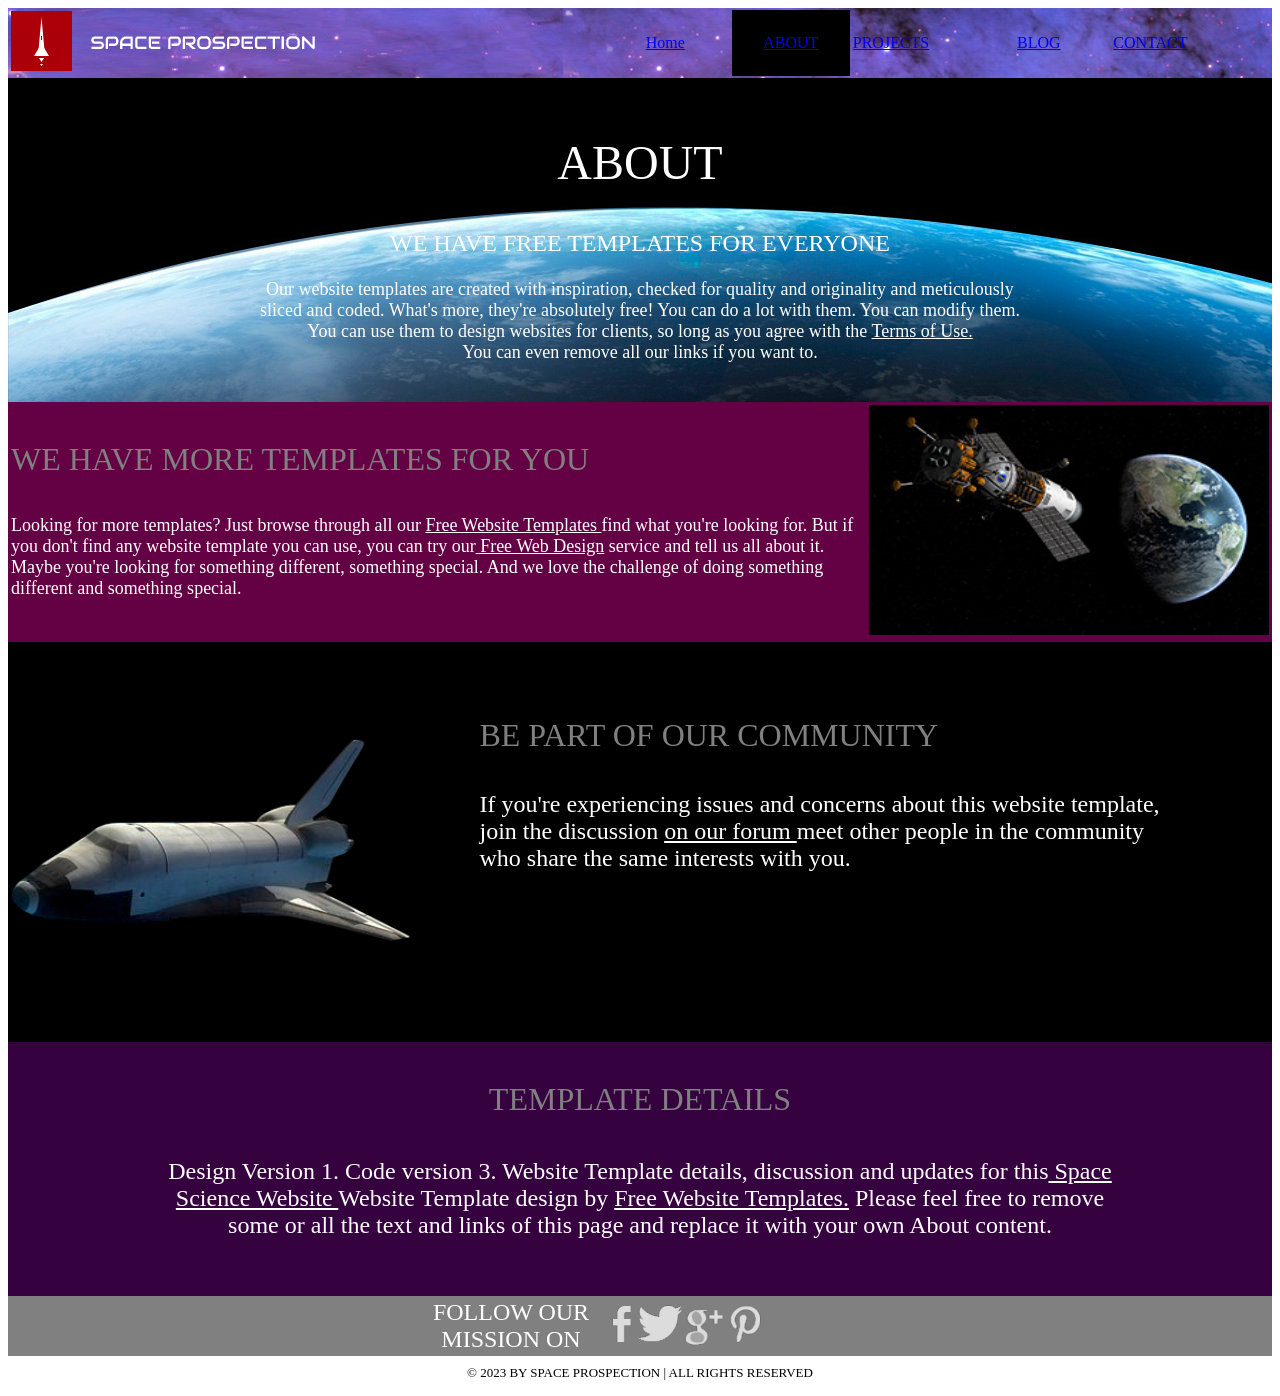
==== about.html @ 0fd8ccf2 "Add files via upload" ====
<!DOCTYPE html>
<html lang="en">

<head>
    <meta charset="UTF-8">
    <meta name="viewport" content="width=device-width, initial-scale=1.0">
    <title>About</title>
</head>

<body>
    <table background="bg-home.jpg" WIDTH="100%">
        <td><img src="logo.png"></td>
        <td> <a href="index.html">Home</a></td>
        <td bgcolor="black" align="center"><a href="#">ABOUT</a></td>
        <td>  <a href="project.html">PROJECTS</a></td>
        <td>  <a href="blog.html">BLOG</a></td>
        <td>  <a href="Contact.html">CONTACT</a></td>
    </table>

    <table background="bg-about.jpg" width="100%" height="300">
        <tr>
            <td valign="top" align="center">
                <br>
                <br>
                <br>

                <font color="white" face="Audiowide" size="7">ABOUT
            </td>
            </font>
        </tr>

        <tr>


            <td align="center" valign="top">
                <br>
                <br>
                <font color="white" face="Audiowide" size="5"> WE HAVE FREE TEMPLATES FOR EVERYONE</font>
            </td>
        </tr>
        <tr>
            <td align="center" valign="middle">
                <br>
                
               <font color="white" size="4">Our website templates are created with inspiration, checked for quality and originality and meticulously<br>
                sliced and coded. What's more, they're absolutely free! You can do a lot with them. You can modify them.<br>
                You can use them to design websites for clients, so long as you agree with the <u>Terms of Use.</u><br>
                You can even remove all our links if you want to.</font>
                <br>
                <br>
                <br>
          
            </td>
        </tr>
    </table>


    <table width="100%" bgcolor="#640044">
        <tr>
            <td valign="top">
                <br><br>
                <font color="grey" face="Audiowide" size="6">WE HAVE MORE TEMPLATES FOR YOU<br> <br></font>
                <font color="white" size="4"> Looking for more templates? Just browse through all our <u>Free Website
                    Templates </u> find what you're
                    looking for. But if you don't find any website template you can use, you can try our<u> Free Web Design</u>
                    service and tell us all about it. Maybe you're looking for something different, something special.
                    And we love the challenge of doing something different and something special.
                </font>
            </td>
            <td>
                <img src="earth-satellite.jpg" width="400" height="230">
            </td>
        </tr>
    </table>

    <table width="100%" bgcolor="black" height="400">
        <tr>
            <td>
                <img src="space-shuttle.png" width="400" height="">
            </td>

            <td valign="top">
                <br>
                <br><br>
                <br>
                <font color="grey" face="Audiowide" size="6">BE PART OF OUR COMMUNITY<br> <br></font>
                <font color="white" size="5">

                    If you're experiencing issues and concerns about this website template,<br>
                    join the discussion <u>on our forum </u> meet other people in the community<br>
                    who share the same interests with you.

                </font>
            </td>
        </tr>
    </table>

    <table bgcolor="#36013f" width="100%">
        <tr>
            <td align="center">
                <br><br>
                <font color="grey" face="Audiowide" size="6"> TEMPLATE DETAILS </font>
            </td>
        <tr bgcolor="#36013f">
            <td align="center">
                <br>
                <br>

                 <font color="white" size="5">
                Design Version 1. Code version 3. Website Template details, discussion and updates for this<u> Space<br>
                Science Website </u> Website Template design by <u> Free Website Templates.</u> Please feel free to remove<br>
                some or all the text and links of this page and replace it with your own About content.
                <br>
                <br>
                <br>
                </font>
            </td>
        </tr>
        </tr>
    </table>

       <table width="100%" bgcolor="grey" cellpadding="1">

        <tr align="center">
         <td width="400" ></td>
            <td >
                <font color="white" face="Audiowide" size="5">FOLLOW OUR MISSION ON</font>
            </td>
           
            <td><img src="f.png"></td>
            <td><img src="p.png"></td>
            <td><img src="g.png"></td>
            <td><img src="icons.png"></td>
            <td width="500"></td>
        </tr>

    </table>
    <table width="100%" bgcolor="white" cellpadding="5">
        <tr align="center">
            <td>
                <font color="black" size="2">© 2023 BY SPACE PROSPECTION | ALL RIGHTS RESERVED</font>
            </td>
        </tr>
    </table>
</body>

</html>
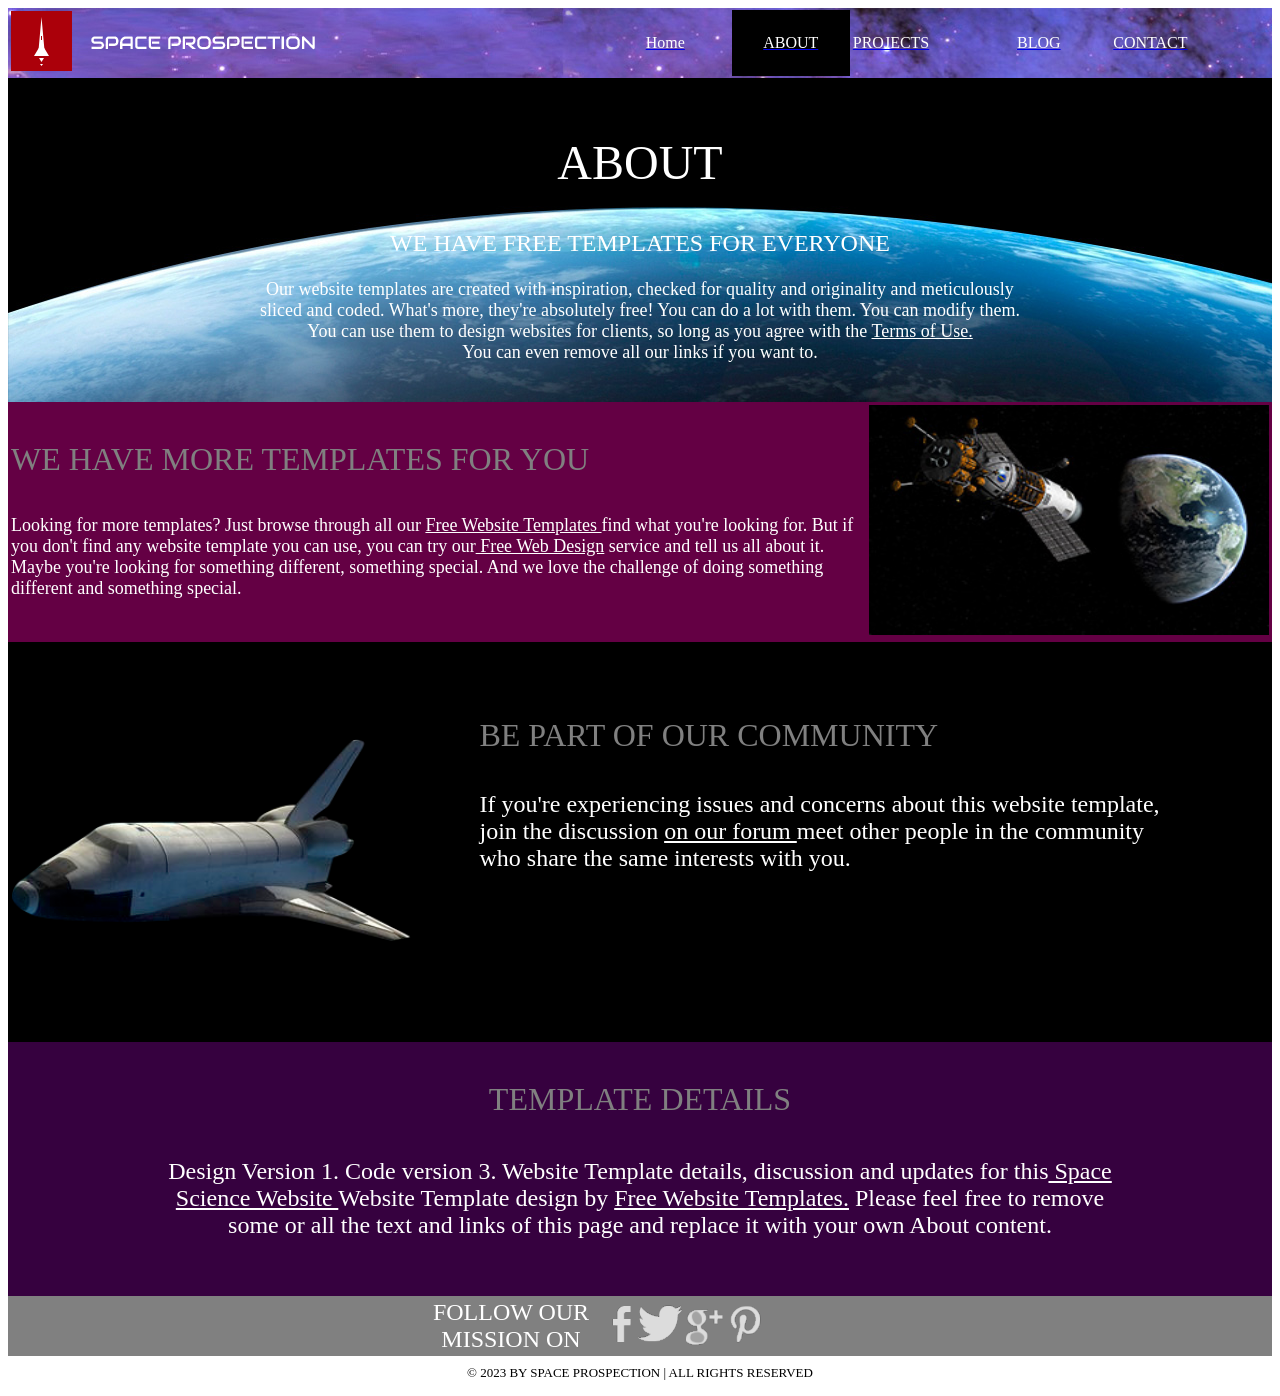
==== commit 831a38dd: "Update about.html" ====
--- a/about.html
+++ b/about.html
@@ -10,11 +10,11 @@
 <body>
     <table background="bg-home.jpg" WIDTH="100%">
         <td><img src="logo.png"></td>
-        <td> <a href="index.html">Home</a></td>
-        <td bgcolor="black" align="center"><a href="#">ABOUT</a></td>
-        <td>  <a href="project.html">PROJECTS</a></td>
-        <td>  <a href="blog.html">BLOG</a></td>
-        <td>  <a href="Contact.html">CONTACT</a></td>
+        <td> <a href="index.html">  <font color="white"> Home </font></a></td>
+        <td bgcolor="black" align="center"><a href="#">  <font color="white">ABOUT  </font></a></td>
+        <td>  <a href="project.html">  <font color="white">PROJECTS  </font></a></td>
+        <td>  <a href="blog.html">  <font color="white">BLOG  </font></a></td>
+        <td>  <a href="Contact.html">  <font color="white">CONTACT  </font></a></td>
     </table>
 
     <table background="bg-about.jpg" width="100%" height="300">
@@ -144,4 +144,5 @@
     </table>
 </body>
 
-</html>+
+</html>
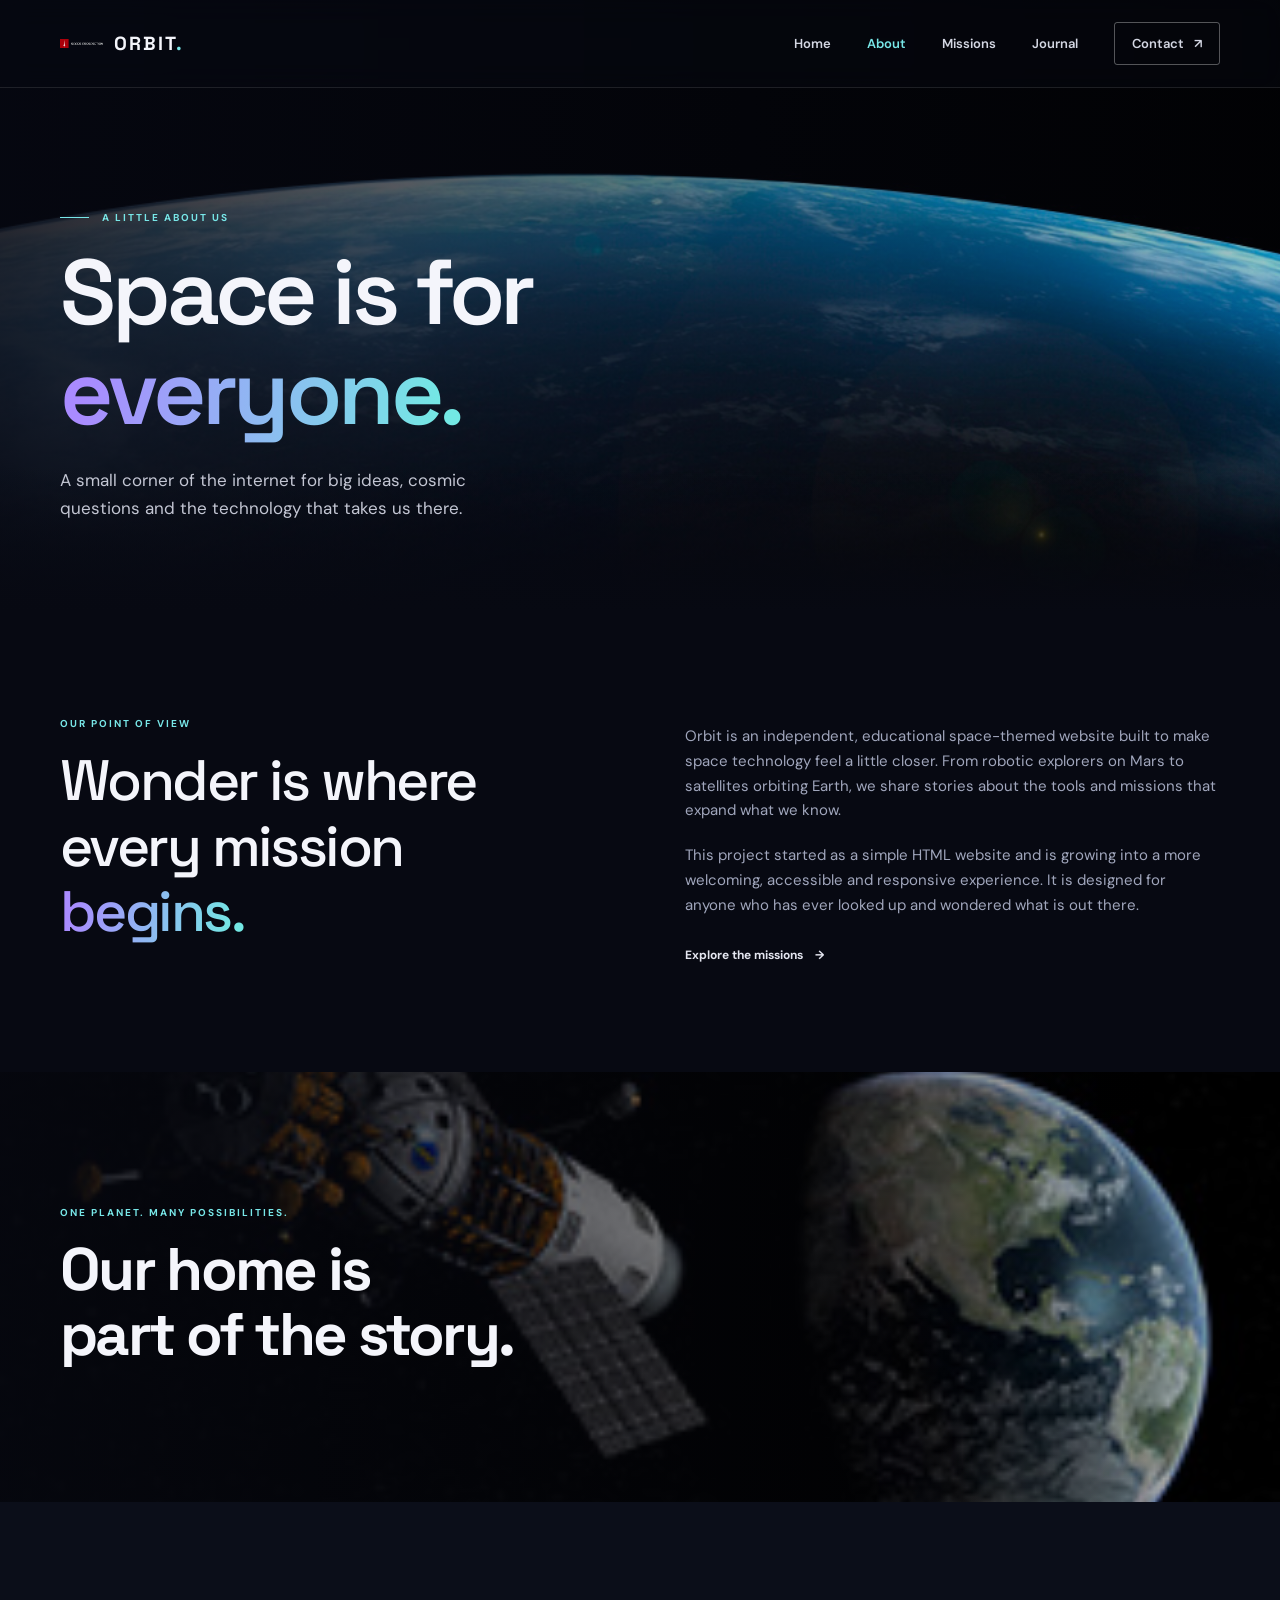
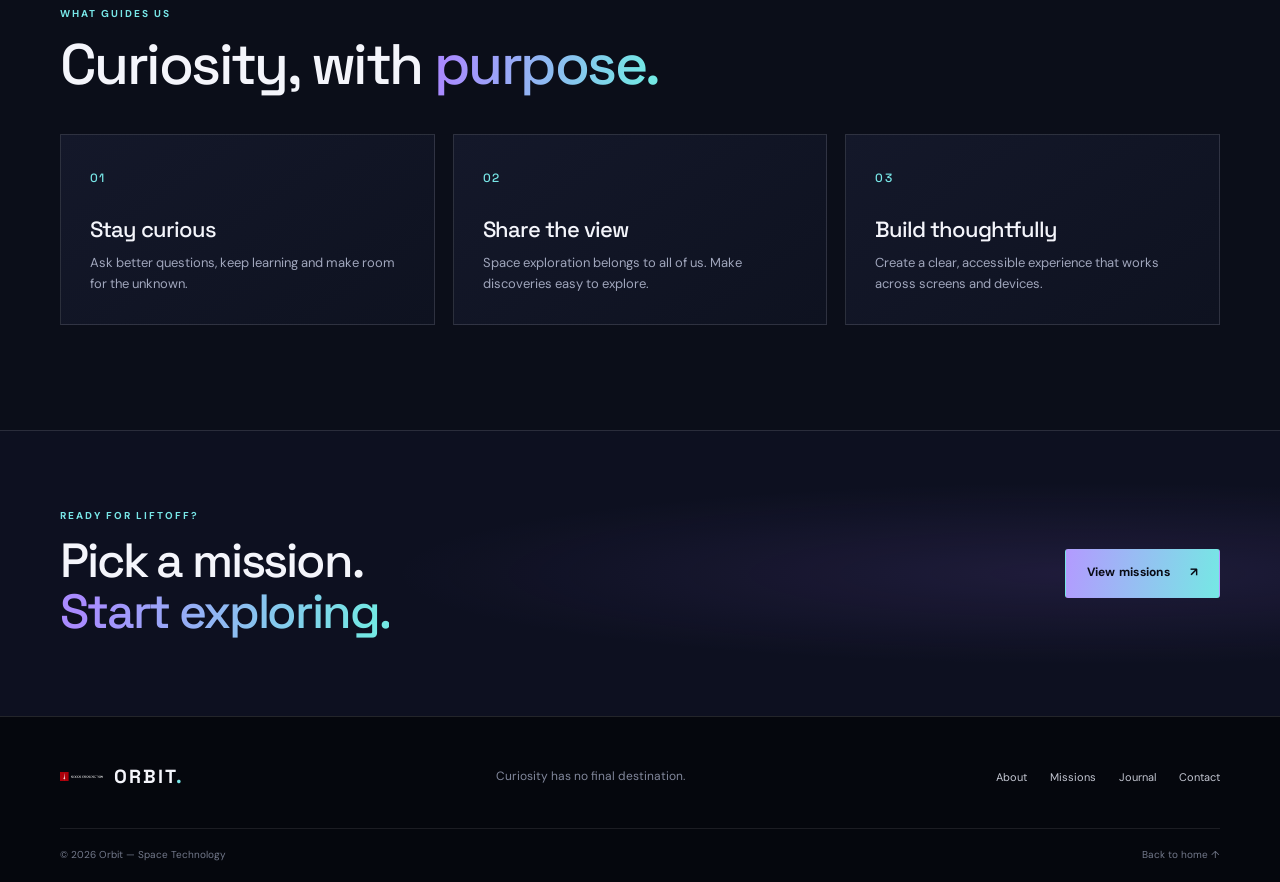
==== commit b4b7cbd7: "Build responsive animated Orbit space technology website" ====
--- a/about.html
+++ b/about.html
@@ -1,148 +1,20 @@
-<!DOCTYPE html>
-<html lang="en">
-
-<head>
-    <meta charset="UTF-8">
-    <meta name="viewport" content="width=device-width, initial-scale=1.0">
-    <title>About</title>
-</head>
-
-<body>
-    <table background="bg-home.jpg" WIDTH="100%">
-        <td><img src="logo.png"></td>
-        <td> <a href="index.html">  <font color="white"> Home </font></a></td>
-        <td bgcolor="black" align="center"><a href="#">  <font color="white">ABOUT  </font></a></td>
-        <td>  <a href="project.html">  <font color="white">PROJECTS  </font></a></td>
-        <td>  <a href="blog.html">  <font color="white">BLOG  </font></a></td>
-        <td>  <a href="Contact.html">  <font color="white">CONTACT  </font></a></td>
-    </table>
-
-    <table background="bg-about.jpg" width="100%" height="300">
-        <tr>
-            <td valign="top" align="center">
-                <br>
-                <br>
-                <br>
-
-                <font color="white" face="Audiowide" size="7">ABOUT
-            </td>
-            </font>
-        </tr>
-
-        <tr>
-
-
-            <td align="center" valign="top">
-                <br>
-                <br>
-                <font color="white" face="Audiowide" size="5"> WE HAVE FREE TEMPLATES FOR EVERYONE</font>
-            </td>
-        </tr>
-        <tr>
-            <td align="center" valign="middle">
-                <br>
-                
-               <font color="white" size="4">Our website templates are created with inspiration, checked for quality and originality and meticulously<br>
-                sliced and coded. What's more, they're absolutely free! You can do a lot with them. You can modify them.<br>
-                You can use them to design websites for clients, so long as you agree with the <u>Terms of Use.</u><br>
-                You can even remove all our links if you want to.</font>
-                <br>
-                <br>
-                <br>
-          
-            </td>
-        </tr>
-    </table>
-
-
-    <table width="100%" bgcolor="#640044">
-        <tr>
-            <td valign="top">
-                <br><br>
-                <font color="grey" face="Audiowide" size="6">WE HAVE MORE TEMPLATES FOR YOU<br> <br></font>
-                <font color="white" size="4"> Looking for more templates? Just browse through all our <u>Free Website
-                    Templates </u> find what you're
-                    looking for. But if you don't find any website template you can use, you can try our<u> Free Web Design</u>
-                    service and tell us all about it. Maybe you're looking for something different, something special.
-                    And we love the challenge of doing something different and something special.
-                </font>
-            </td>
-            <td>
-                <img src="earth-satellite.jpg" width="400" height="230">
-            </td>
-        </tr>
-    </table>
-
-    <table width="100%" bgcolor="black" height="400">
-        <tr>
-            <td>
-                <img src="space-shuttle.png" width="400" height="">
-            </td>
-
-            <td valign="top">
-                <br>
-                <br><br>
-                <br>
-                <font color="grey" face="Audiowide" size="6">BE PART OF OUR COMMUNITY<br> <br></font>
-                <font color="white" size="5">
-
-                    If you're experiencing issues and concerns about this website template,<br>
-                    join the discussion <u>on our forum </u> meet other people in the community<br>
-                    who share the same interests with you.
-
-                </font>
-            </td>
-        </tr>
-    </table>
-
-    <table bgcolor="#36013f" width="100%">
-        <tr>
-            <td align="center">
-                <br><br>
-                <font color="grey" face="Audiowide" size="6"> TEMPLATE DETAILS </font>
-            </td>
-        <tr bgcolor="#36013f">
-            <td align="center">
-                <br>
-                <br>
-
-                 <font color="white" size="5">
-                Design Version 1. Code version 3. Website Template details, discussion and updates for this<u> Space<br>
-                Science Website </u> Website Template design by <u> Free Website Templates.</u> Please feel free to remove<br>
-                some or all the text and links of this page and replace it with your own About content.
-                <br>
-                <br>
-                <br>
-                </font>
-            </td>
-        </tr>
-        </tr>
-    </table>
-
-       <table width="100%" bgcolor="grey" cellpadding="1">
-
-        <tr align="center">
-         <td width="400" ></td>
-            <td >
-                <font color="white" face="Audiowide" size="5">FOLLOW OUR MISSION ON</font>
-            </td>
-           
-            <td><img src="f.png"></td>
-            <td><img src="p.png"></td>
-            <td><img src="g.png"></td>
-            <td><img src="icons.png"></td>
-            <td width="500"></td>
-        </tr>
-
-    </table>
-    <table width="100%" bgcolor="white" cellpadding="5">
-        <tr align="center">
-            <td>
-                <font color="black" size="2">© 2023 BY SPACE PROSPECTION | ALL RIGHTS RESERVED</font>
-            </td>
-        </tr>
-    </table>
-</body>
-
-
-</html>
+<!DOCTYPE html>
+<html lang="en">
+<head>
+  <meta charset="UTF-8"><meta name="viewport" content="width=device-width, initial-scale=1.0">
+  <meta name="description" content="Learn about Orbit, a space technology project made for curious minds.">
+  <title>About — Orbit</title>
+  <link rel="preconnect" href="https://fonts.googleapis.com"><link rel="preconnect" href="https://fonts.gstatic.com" crossorigin>
+  <link href="https://fonts.googleapis.com/css2?family=DM+Sans:wght@400;500;600;700&family=Space+Grotesk:wght@400;500;600;700&display=swap" rel="stylesheet"><link rel="stylesheet" href="styles.css">
+</head>
+<body>
+<header class="site-header"><div class="container nav-wrap"><a class="brand" href="index.html" aria-label="Orbit home"><img src="logo.png" alt="Orbit space logo"><span>ORBIT<span class="brand-dot">.</span></span></a><nav class="main-nav" aria-label="Main navigation"><a href="index.html">Home</a><a class="active" href="about.html">About</a><a href="project.html">Missions</a><a href="blog.html">Journal</a><a class="nav-cta" href="Contact.html">Contact <span aria-hidden="true">↗</span></a></nav></div></header>
+<main>
+  <section class="page-hero about-hero"><div class="container page-hero-content"><p class="eyebrow fade-in"><span class="eyebrow-line"></span> A LITTLE ABOUT US</p><h1 class="fade-in delay-1">Space is for<br><span class="text-gradient">everyone.</span></h1><p class="hero-copy fade-in delay-2">A small corner of the internet for big ideas, cosmic questions and the technology that takes us there.</p></div></section>
+  <section class="section"><div class="container about-intro"><div><p class="eyebrow">OUR POINT OF VIEW</p><h2>Wonder is where<br>every mission <span class="text-gradient">begins.</span></h2></div><div class="about-copy"><p>Orbit is an independent, educational space-themed website built to make space technology feel a little closer. From robotic explorers on Mars to satellites orbiting Earth, we share stories about the tools and missions that expand what we know.</p><p>This project started as a simple HTML website and is growing into a more welcoming, accessible and responsive experience. It is designed for anyone who has ever looked up and wondered what is out there.</p><a class="text-link" href="project.html">Explore the missions <span aria-hidden="true">→</span></a></div></div></section>
+  <section class="about-image-band"><img src="earth-satellite.jpg" alt="A satellite observing Earth from orbit" loading="lazy"><div class="about-image-overlay"><p class="eyebrow">ONE PLANET. MANY POSSIBILITIES.</p><h2>Our home is<br>part of the story.</h2></div></section>
+  <section class="section values-section"><div class="container"><div class="section-heading"><div><p class="eyebrow">WHAT GUIDES US</p><h2>Curiosity, with <span class="text-gradient">purpose.</span></h2></div></div><div class="values-grid"><article class="value-card"><span class="value-number">01</span><h3>Stay curious</h3><p>Ask better questions, keep learning and make room for the unknown.</p></article><article class="value-card"><span class="value-number">02</span><h3>Share the view</h3><p>Space exploration belongs to all of us. Make discoveries easy to explore.</p></article><article class="value-card"><span class="value-number">03</span><h3>Build thoughtfully</h3><p>Create a clear, accessible experience that works across screens and devices.</p></article></div></div></section>
+  <section class="cta-band"><div class="container cta-inner"><div><p class="eyebrow">READY FOR LIFTOFF?</p><h2>Pick a mission.<br><span class="text-gradient">Start exploring.</span></h2></div><a class="button button-primary" href="project.html">View missions <span aria-hidden="true">↗</span></a></div></section>
+</main>
+<footer class="site-footer"><div class="container footer-top"><a class="brand" href="index.html"><img src="logo.png" alt=""><span>ORBIT<span class="brand-dot">.</span></span></a><p>Curiosity has no final destination.</p><nav aria-label="Footer navigation"><a href="about.html">About</a><a href="project.html">Missions</a><a href="blog.html">Journal</a><a href="Contact.html">Contact</a></nav></div><div class="container footer-bottom"><span>© 2026 Orbit — Space Technology</span><a href="index.html">Back to home ↑</a></div></footer>
+</body></html>
--- a/styles.css
+++ b/styles.css
@@ -0,0 +1 @@
+:root{--bg:#070912;--bg-soft:#0c1020;--panel:#111629;--text:#f4f5fb;--muted:#a0a6bc;--purple:#a98bff;--cyan:#78e7e8;--line:rgba(255,255,255,.12);--font-display:'Space Grotesk',sans-serif;--font-body:'DM Sans',sans-serif;--container:1160px}*{box-sizing:border-box}html{scroll-behavior:smooth;scroll-padding-top:90px}body{margin:0;background:var(--bg);color:var(--text);font-family:var(--font-body);font-size:16px;line-height:1.65;overflow-x:hidden}img{display:block;max-width:100%}a{color:inherit;text-decoration:none}button,input,textarea{font:inherit}.container{width:min(var(--container),calc(100% - 48px));margin-inline:auto}.site-header{position:absolute;z-index:10;inset:0 0 auto;height:88px;border-bottom:1px solid rgba(255,255,255,.1);background:rgba(7,9,18,.45);backdrop-filter:blur(14px)}.nav-wrap{height:100%;display:flex;align-items:center;justify-content:space-between}.brand{display:inline-flex;align-items:center;gap:11px;font:700 19px var(--font-display);letter-spacing:.11em}.brand img{width:43px;height:43px;object-fit:contain}.brand-dot{color:var(--cyan)}.main-nav{display:flex;align-items:center;gap:36px;font-size:13px;font-weight:600;color:#d4d7e3}.main-nav a{transition:color .25s ease}.main-nav a:hover,.main-nav a.active{color:var(--cyan)}.main-nav .nav-cta{padding:10px 17px;border:1px solid rgba(255,255,255,.32);border-radius:3px}.nav-cta span{margin-left:7px}.hero,.page-hero{position:relative;overflow:hidden;background-color:#080b17;background-size:cover;background-position:center}.hero-home{min-height:760px;height:min(100vh,900px);display:flex;align-items:center;background-image:linear-gradient(90deg,rgba(6,8,18,.93) 0%,rgba(6,8,18,.72) 48%,rgba(6,8,18,.2) 100%),url('bg-home.jpg')}.hero-home:after,.page-hero:after{content:"";position:absolute;inset:0;pointer-events:none;background:linear-gradient(0deg,var(--bg) 0%,transparent 24%)}.hero-content,.page-hero-content{position:relative;z-index:2;padding-top:74px}.hero-content{max-width:var(--container);width:min(var(--container),calc(100% - 48px));margin-inline:auto}.eyebrow{margin:0 0 18px;color:var(--cyan);font-size:10px;font-weight:700;letter-spacing:.2em;line-height:1.4}.eyebrow-line{display:inline-block;width:29px;height:1px;margin:0 9px 3px 0;background:var(--cyan)}h1,h2,h3,p{margin-top:0}h1,h2,h3{font-family:var(--font-display);line-height:1.08;letter-spacing:-.045em}h1{max-width:760px;margin:0 0 24px;font-size:clamp(54px,8vw,100px);font-weight:600}.text-gradient{background:linear-gradient(100deg,#a98bff 8%,#73e8e4 94%);-webkit-background-clip:text;background-clip:text;color:transparent}.hero-copy{max-width:490px;margin:0 0 32px;color:#c3c6d3;font-size:17px}.hero-actions{display:flex;align-items:center;gap:29px}.button{min-height:49px;display:inline-flex;align-items:center;justify-content:center;gap:20px;padding:0 21px;border:1px solid transparent;border-radius:3px;font-size:12px;font-weight:700;letter-spacing:.02em;transition:transform .25s ease,background .25s ease,border-color .25s ease}.button:hover{transform:translateY(-3px)}.button-primary{color:#090b15;background:linear-gradient(100deg,#b39aff,#75e8e4)}.button-primary:hover{background:linear-gradient(100deg,#c1aeff,#9af0ed)}.button-outline{border-color:rgba(255,255,255,.36);color:var(--text)}.button-outline:hover{border-color:var(--cyan);color:var(--cyan)}.text-link{display:inline-flex;align-items:center;gap:12px;color:#e4e6f0;font-size:12px;font-weight:700;transition:color .2s ease,gap .2s ease}.text-link:hover{gap:17px;color:var(--cyan)}.hero-note{position:absolute;top:455px;right:5px;color:#b8bed0;font-size:11px;letter-spacing:.05em}.status-dot{display:inline-block;width:7px;height:7px;margin-right:8px;border-radius:50%;background:#79e6d5;box-shadow:0 0 13px #79e6d5;animation:pulse 2s infinite}.hero-stars{position:absolute;inset:0;opacity:.5;background-image:radial-gradient(1px 1px at 20% 30%,#fff 50%,transparent 100%),radial-gradient(1px 1px at 70% 20%,#fff 50%,transparent 100%),radial-gradient(2px 2px at 82% 55%,#c9bbff 50%,transparent 100%),radial-gradient(1px 1px at 55% 72%,#fff 50%,transparent 100%),radial-gradient(1px 1px at 30% 80%,#fff 50%,transparent 100%);background-size:230px 190px;animation:star-drift 70s linear infinite}.hero-orbit{position:absolute;z-index:1;width:550px;height:180px;border:1px solid rgba(169,139,255,.22);border-radius:50%;right:-30px;top:42%;transform:rotate(-28deg);animation:orbit-float 9s ease-in-out infinite}.orbit-two{width:720px;height:280px;right:-110px;top:34%;border-color:rgba(120,231,232,.12);animation-delay:-4s}.section{padding:105px 0}.section-heading{display:flex;align-items:end;justify-content:space-between;gap:24px;margin-bottom:38px}.section-heading h2,.about-intro h2,.mission-inner h2,.cta-inner h2,.contact-aside h2{margin:0;font-size:clamp(36px,5vw,57px);font-weight:500}.section-heading .eyebrow{margin-bottom:13px}.section-featured{background:var(--bg)}.feature-grid{display:grid;grid-template-columns:repeat(4,1fr);grid-template-rows:220px 220px;gap:14px}.feature-card{position:relative;display:block;min-width:0;overflow:hidden;background:#171b2c}.feature-large{grid-row:span 2;grid-column:span 2}.feature-card img{width:100%;height:100%;object-fit:cover;transition:transform .7s cubic-bezier(.2,.8,.2,1)}.feature-card:hover img,.story-image:hover img,.mission-card-image:hover img,.journal-feature-image:hover img{transform:scale(1.055)}.card-shade{position:absolute;inset:0;background:linear-gradient(0deg,rgba(4,5,12,.9),transparent 68%),linear-gradient(90deg,rgba(4,5,12,.2),transparent)}.feature-label{position:absolute;top:20px;left:20px;color:#d9d4f4;font-size:9px;letter-spacing:.16em}.feature-title{position:absolute;bottom:20px;left:21px;font:500 19px/1.2 var(--font-display)}.feature-large .feature-title{font-size:27px}.feature-title span{color:var(--cyan)}.mission-band{padding:83px 0;background:linear-gradient(110deg,#16132d,#121d2b 70%,#10212c);border-block:1px solid rgba(255,255,255,.08)}.mission-inner{display:grid;grid-template-columns:70px 1.15fr 1fr auto;align-items:center;gap:35px}.mission-mark{font-size:53px;color:var(--cyan);animation:slow-spin 24s linear infinite}.mission-inner .eyebrow{margin-bottom:14px}.mission-inner h2{font-size:clamp(34px,4vw,47px)}.mission-copy{margin:0;color:#c0c3d1;font-size:14px}.section-stories{background:#090c17}.story-grid{display:grid;grid-template-columns:repeat(3,1fr);gap:26px}.story-card{min-width:0}.story-image,.journal-feature-image{position:relative;display:block;overflow:hidden;background:#15192a}.story-image{height:220px;margin-bottom:19px}.story-image img,.journal-feature-image img{width:100%;height:100%;object-fit:cover;transition:transform .7s cubic-bezier(.2,.8,.2,1)}.image-arrow{position:absolute;right:14px;bottom:14px;width:34px;height:34px;display:grid;place-items:center;border:1px solid rgba(255,255,255,.5);border-radius:50%;background:rgba(7,9,18,.5);font-size:15px;transition:background .25s ease,color .25s ease}.story-image:hover .image-arrow,.journal-feature-image:hover .image-arrow{background:var(--cyan);color:#081015}.story-meta{margin:0 0 11px;color:var(--cyan);font-size:9px;font-weight:700;letter-spacing:.14em}.story-meta span{padding:0 5px;color:#82889c}.story-card h3{margin:0 0 10px;font-size:20px;font-weight:500;line-height:1.3}.story-card h3 a:hover,.journal-feature-copy h2 a:hover{color:var(--cyan)}.story-card>p:last-child{margin:0;color:var(--muted);font-size:13px;line-height:1.7}.site-footer{padding:38px 0 0;background:#05070d;border-top:1px solid var(--line)}.footer-top{display:flex;align-items:center;justify-content:space-between;gap:24px;padding-bottom:30px}.footer-top>p{margin:0;color:#82889c;font-size:12px}.footer-top nav{display:flex;gap:23px;color:#c4c7d2;font-size:11px}.footer-top nav a:hover,.footer-bottom a:hover{color:var(--cyan)}.footer-bottom{display:flex;justify-content:space-between;padding:18px 0;border-top:1px solid rgba(255,255,255,.09);color:#73798b;font-size:10px}.page-hero{min-height:560px;height:68vh;max-height:700px;display:flex;align-items:flex-end;background-image:linear-gradient(90deg,rgba(6,8,18,.88),rgba(6,8,18,.25)),url('bg-about.jpg')}.page-hero-content{padding-bottom:90px}.page-hero h1{font-size:clamp(58px,8vw,92px)}.page-hero .hero-copy{margin-bottom:0}.about-hero{background-image:linear-gradient(90deg,rgba(6,8,18,.88),rgba(6,8,18,.23)),url('bg-about.jpg')}.about-intro{display:grid;grid-template-columns:1fr 1fr;gap:90px;align-items:start}.about-intro h2{line-height:1.15}.about-intro .eyebrow{margin-bottom:17px}.about-copy{padding-top:7px;color:var(--muted);font-size:15px}.about-copy p{margin-bottom:20px}.about-copy .text-link{margin-top:9px}.about-image-band{position:relative;height:430px;overflow:hidden}.about-image-band>img{width:100%;height:100%;object-fit:cover;object-position:center 45%;filter:brightness(.64)}.about-image-band:after{content:"";position:absolute;inset:0;background:linear-gradient(90deg,rgba(7,9,18,.76),transparent 90%)}.about-image-overlay{position:absolute;z-index:1;top:50%;left:max(calc((100vw - var(--container))/2),24px);transform:translateY(-50%)}.about-image-overlay h2{margin:0;font-size:clamp(36px,5vw,60px)}.values-section{background:#0b0e19}.values-grid{display:grid;grid-template-columns:repeat(3,1fr);gap:18px}.value-card{padding:29px;background:linear-gradient(145deg,#14182a,#0e1220);border:1px solid var(--line);transition:transform .3s ease,border-color .3s ease}.value-card:hover{transform:translateY(-5px);border-color:rgba(120,231,232,.45)}.value-number{color:var(--cyan);font:500 12px var(--font-display);letter-spacing:.1em}.value-card h3{margin:28px 0 10px;font-size:22px;font-weight:500}.value-card p{margin:0;color:var(--muted);font-size:13px}.cta-band{padding:78px 0;background:radial-gradient(ellipse at 85% 50%,rgba(113,81,181,.18),transparent 45%),#0d1020;border-top:1px solid var(--line)}.cta-inner{display:flex;align-items:center;justify-content:space-between;gap:30px}.cta-inner .eyebrow{margin-bottom:12px}.cta-inner h2{font-size:clamp(35px,4vw,48px)}.missions-hero{background-image:linear-gradient(90deg,rgba(6,8,18,.9),rgba(6,8,18,.2)),url('bg-home.jpg')}.missions-list{padding-top:75px}.mission-card{display:grid;grid-template-columns:1.05fr .95fr;align-items:center;gap:70px;padding:45px 0 68px;border-bottom:1px solid var(--line)}.mission-card:last-child{border-bottom:0}.mission-card-reverse .mission-card-image{order:2}.mission-card-reverse .mission-card-copy{order:1}.mission-card-image{position:relative;height:390px;overflow:hidden;background:#141829}.mission-card-image img{width:100%;height:100%;object-fit:cover;transition:transform .7s cubic-bezier(.2,.8,.2,1)}.image-index{position:absolute;left:17px;top:17px;padding:7px 10px;background:rgba(5,7,15,.7);color:var(--cyan);font-size:9px;letter-spacing:.14em}.mission-card-copy .eyebrow{margin-bottom:14px}.mission-card-copy h2{margin:0 0 18px;font-size:clamp(40px,5vw,58px);font-weight:500}.mission-card-copy>p:not(.eyebrow){max-width:490px;color:var(--muted);font-size:14px}.mission-facts{display:flex;gap:48px;margin:25px 0}.mission-facts div{display:grid;gap:5px}.mission-facts span{color:#82889c;font-size:8px;letter-spacing:.14em}.mission-facts strong{font-size:12px;font-weight:600}.journal-hero{background-image:linear-gradient(90deg,rgba(6,8,18,.91),rgba(6,8,18,.23)),url('galaxy.jpg')}.journal-section{padding-top:78px}.journal-feature{display:grid;grid-template-columns:1.1fr .9fr;gap:54px;align-items:center;padding-bottom:76px;border-bottom:1px solid var(--line)}.journal-feature-image{height:390px}.journal-feature-copy h2{margin:0 0 17px;font-size:clamp(34px,4.2vw,50px);font-weight:500}.journal-feature-copy>p:not(.story-meta){margin-bottom:23px;color:var(--muted);font-size:14px}.journal-list-heading{margin:74px 0 32px}.journal-grid{row-gap:42px}.contact-hero{min-height:500px;height:58vh;background-image:linear-gradient(90deg,rgba(6,8,18,.91),rgba(6,8,18,.22)),url('bg-about.jpg')}.contact-section{padding-top:76px}.contact-layout{display:grid;grid-template-columns:.8fr 1.2fr;gap:100px}.contact-aside{position:relative;overflow:hidden}.contact-aside .eyebrow{margin-bottom:16px}.contact-aside h2{margin-bottom:20px}.contact-aside>p:not(.eyebrow){max-width:350px;color:var(--muted);font-size:14px}.contact-coordinate{margin-top:35px;color:#c3c8d6;font-size:9px;letter-spacing:.11em}.contact-coordinate .status-dot{width:6px;height:6px}.contact-decoration{position:absolute;top:180px;left:160px;color:rgba(169,139,255,.12);font-size:180px;animation:slow-spin 35s linear infinite}.contact-form{padding:35px;background:linear-gradient(145deg,#121629,#0d1120);border:1px solid var(--line)}.form-row{display:grid;gap:8px;margin-bottom:20px}.form-row label{color:#d9dce6;font-size:11px;font-weight:600}.form-row input,.form-row textarea{width:100%;padding:13px 14px;resize:vertical;border:1px solid rgba(255,255,255,.14);border-radius:2px;outline:none;background:#090c17;color:var(--text);font-size:13px;transition:border-color .2s ease}.form-row input::placeholder,.form-row textarea::placeholder{color:#656b7e}.form-row input:focus,.form-row textarea:focus{border-color:var(--cyan)}.contact-form .button{cursor:pointer}.form-note{margin:13px 0 0;color:#82889c;font-size:10px}.fade-in{opacity:0;animation:fade-up .85s ease forwards}.delay-1{animation-delay:.15s}.delay-2{animation-delay:.3s}.delay-3{animation-delay:.45s}@keyframes fade-up{from{opacity:0;transform:translateY(20px)}to{opacity:1;transform:translateY(0)}}@keyframes pulse{0%,100%{opacity:1;box-shadow:0 0 12px #79e6d5}50%{opacity:.45;box-shadow:0 0 3px #79e6d5}}@keyframes star-drift{from{transform:translateY(0)}to{transform:translateY(-180px)}}@keyframes orbit-float{0%,100%{transform:rotate(-28deg) translateY(0)}50%{transform:rotate(-25deg) translateY(-18px)}}@keyframes slow-spin{to{transform:rotate(360deg)}}@media(max-width:900px){.main-nav{gap:20px}.mission-inner{grid-template-columns:50px 1fr 1fr}.mission-inner .button{grid-column:2/-1;justify-self:start}.mission-card{gap:38px}.contact-layout{gap:50px}.feature-grid{grid-template-rows:190px 190px}.hero-note{top:510px;right:0}}@media(max-width:680px){.container{width:min(100% - 36px,var(--container))}.site-header{height:76px}.brand{font-size:16px}.brand img{width:36px;height:36px}.nav-wrap{align-items:center}.main-nav{gap:13px;font-size:10px}.main-nav a:nth-child(2),.main-nav a:nth-child(4){display:none}.main-nav .nav-cta{padding:8px 10px}.hero-home{min-height:700px;height:92vh;background-position:62% center}.hero-content{width:calc(100% - 36px);padding-top:45px}.hero-note{top:auto;bottom:-130px;left:0;right:auto}.hero-orbit{right:-350px}.orbit-two{right:-450px}.section{padding:72px 0}.section-heading{align-items:start}.section-heading h2,.about-intro h2,.mission-inner h2,.cta-inner h2,.contact-aside h2{font-size:37px}.section-heading>.text-link{margin-top:35px;white-space:nowrap;font-size:10px}.feature-grid{grid-template-columns:1fr 1fr;grid-template-rows:230px 180px 180px;gap:9px}.feature-large{grid-column:span 2;grid-row:span 1}.feature-title,.feature-large .feature-title{left:13px;bottom:14px;font-size:16px}.feature-label{top:13px;left:13px;font-size:8px}.mission-inner{grid-template-columns:40px 1fr;gap:18px}.mission-mark{font-size:37px}.mission-inner h2{font-size:35px}.mission-copy{grid-column:2;font-size:13px}.mission-inner .button{grid-column:2}.story-grid{grid-template-columns:1fr;gap:34px}.story-image{height:230px}.story-card h3{font-size:21px}.footer-top{align-items:flex-start;flex-wrap:wrap}.footer-top>p{display:none}.footer-top nav{width:100%;justify-content:space-between;gap:10px}.footer-bottom{font-size:9px}.page-hero{height:62vh;min-height:485px}.page-hero-content{padding-bottom:70px}.page-hero h1{font-size:61px}.hero-copy{font-size:15px}.about-intro{grid-template-columns:1fr;gap:25px}.about-image-band{height:330px}.about-image-overlay{left:18px}.about-image-overlay h2{font-size:44px}.values-grid{grid-template-columns:1fr}.value-card{padding:24px}.value-card h3{margin-top:20px}.cta-inner{align-items:flex-start;flex-direction:column}.mission-card{grid-template-columns:1fr;gap:25px;padding:18px 0 45px}.mission-card-reverse .mission-card-image,.mission-card-reverse .mission-card-copy{order:initial}.mission-card-image{height:260px}.mission-card-copy h2{font-size:43px}.mission-facts{gap:30px}.journal-feature{grid-template-columns:1fr;gap:26px;padding-bottom:48px}.journal-feature-image{height:270px}.journal-feature-copy h2{font-size:36px}.journal-list-heading{margin-top:55px}.journal-grid{row-gap:35px}.contact-layout{grid-template-columns:1fr;gap:35px}.contact-form{padding:23px}.contact-decoration{top:30px;left:210px;font-size:120px}.contact-coordinate{margin-top:24px}}@media(prefers-reduced-motion:reduce){*,*::before,*::after{scroll-behavior:auto!important;animation-duration:.01ms!important;animation-iteration-count:1!important;transition-duration:.01ms!important}}
